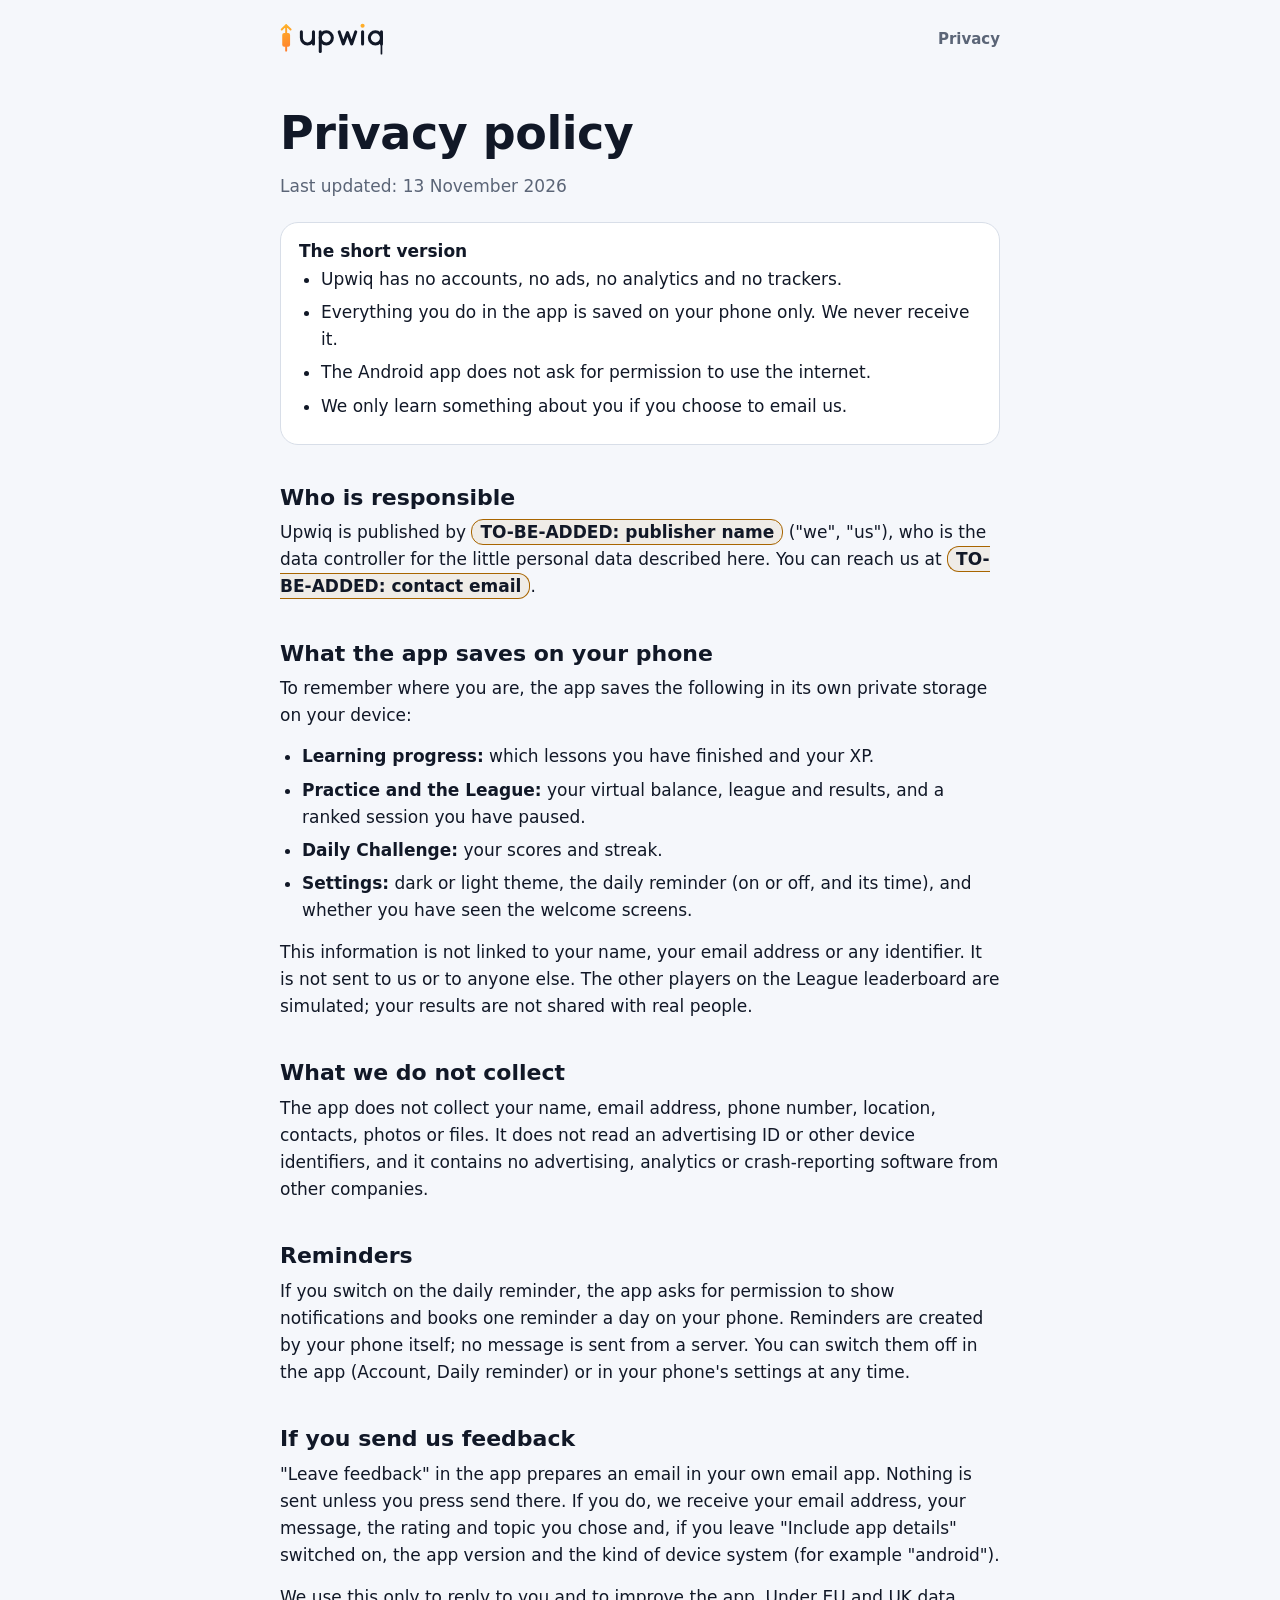
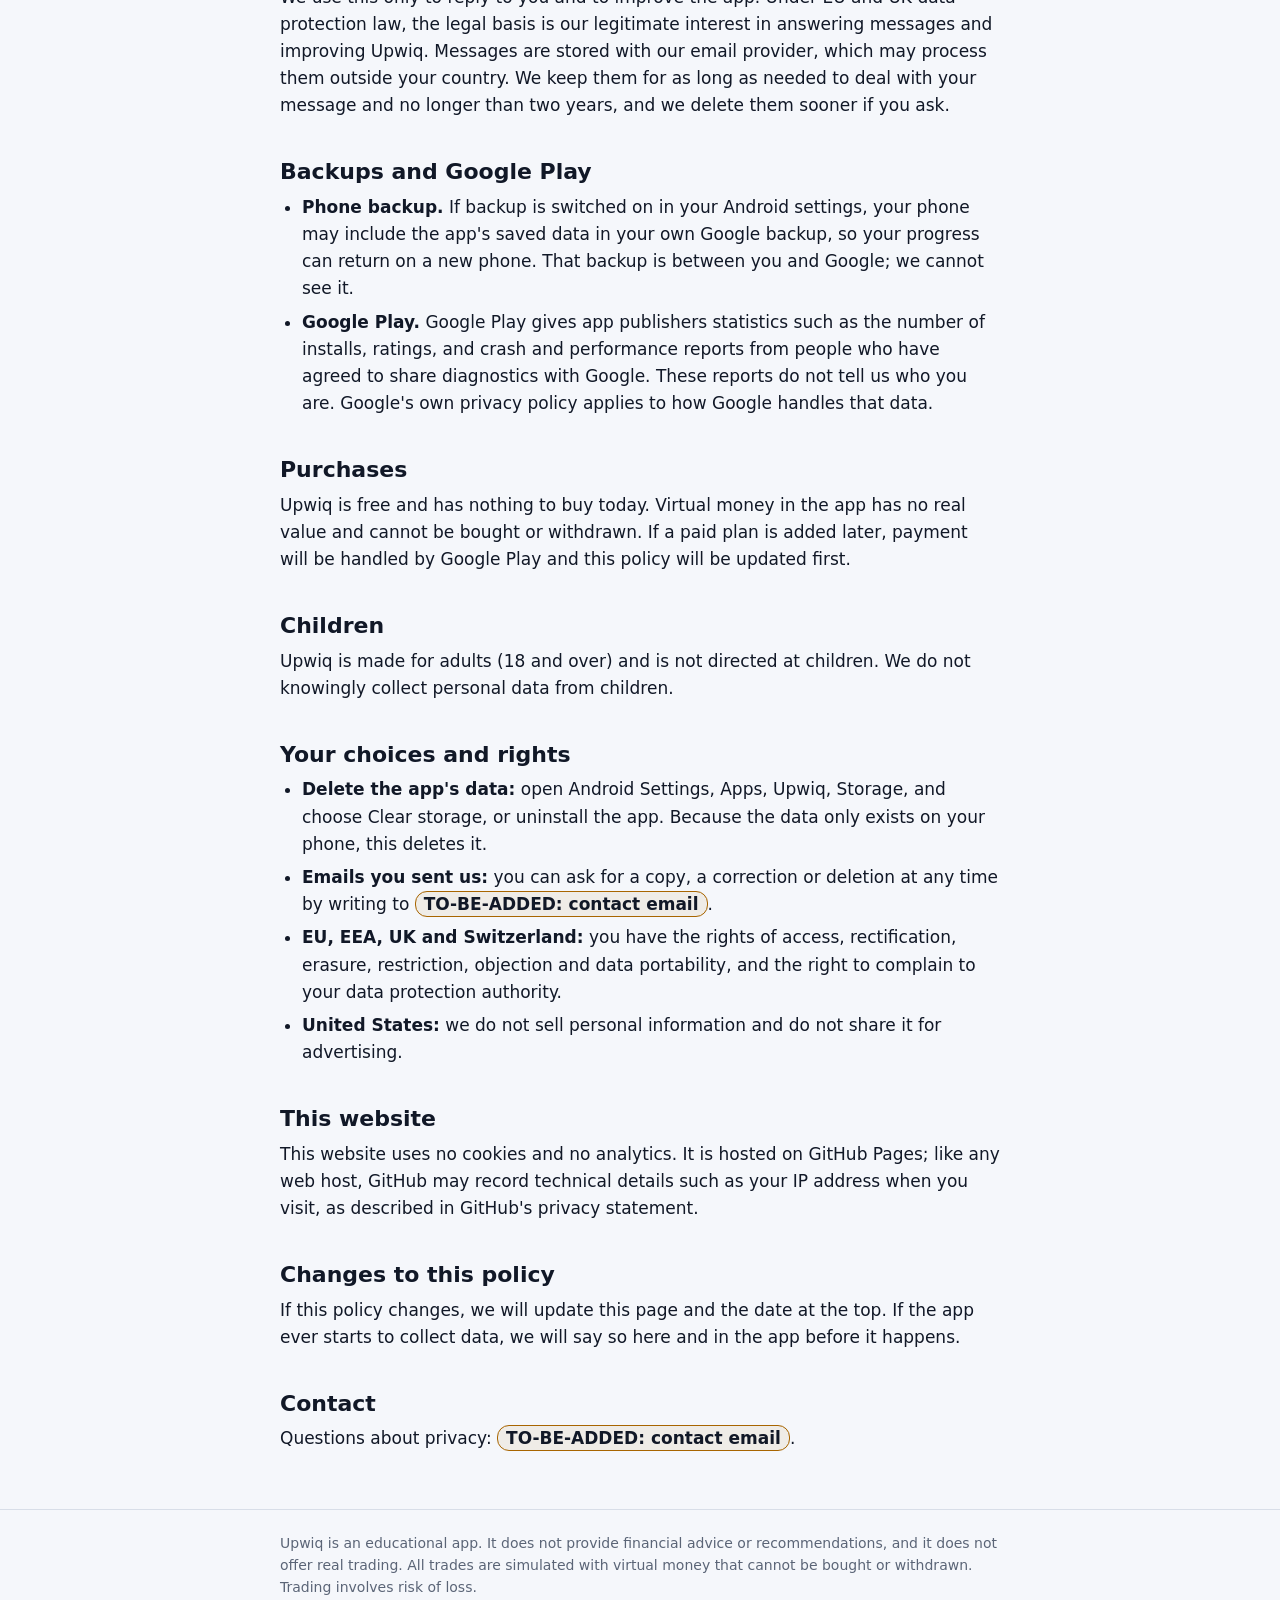
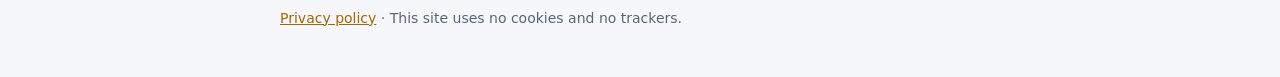
==== site/privacy/index.html @ beef8bc8 "Google Play preparation: signed bundle, privacy policy, store listing Release signing - CI gains a "" ====
<!doctype html>
<html lang="en">
<head>
<meta charset="utf-8">
<meta name="viewport" content="width=device-width, initial-scale=1">
<title>Privacy policy · Upwiq</title>
<meta name="description" content="How the Upwiq app handles your data: no account, no ads, no analytics, and everything you do stays on your phone.">
<link rel="icon" href="../favicon.svg" type="image/svg+xml">
<link rel="stylesheet" href="../style.css">
</head>
<body>
<header class="site"><div class="wrap">
  <a class="logo" href="../" aria-label="Upwiq home"><svg xmlns="http://www.w3.org/2000/svg" viewBox="0 0 272.6 90" role="img" aria-label="Upwiq"><defs><linearGradient id="g" gradientUnits="userSpaceOnUse" x1="21" y1="6" x2="43" y2="62"><stop offset="0" stop-color="#FFB627"/><stop offset="1" stop-color="#FF7A2F"/></linearGradient><linearGradient id="a" gradientUnits="userSpaceOnUse" x1="150" y1="0" x2="220" y2="86"><stop offset="0" stop-color="#FFB627"/><stop offset="1" stop-color="#FF7A2F"/></linearGradient></defs><g transform="translate(-25.30 -2.20) scale(1.3)"><path d="M23 17 L32 8 L41 17 M32 8 V24" fill="none" stroke="url(#g)" stroke-width="4" stroke-linecap="round" stroke-linejoin="round"/><rect x="24" y="24" width="16" height="28" rx="4" fill="url(#g)"/><path d="M32 52 V60" fill="none" stroke="url(#g)" stroke-width="4" stroke-linecap="round"/></g><g transform="translate(52.6 2)" fill="none" stroke="currentColor" stroke-width="8" stroke-linecap="round" stroke-linejoin="round"><path d="M4 24 V40 A16 16 0 0 0 36 40 V24 M36 24 V56"/><path d="M54 24 V76"/><circle cx="70" cy="40" r="16"/><path d="M104 24 L115 56 L126 26 L137 56 L148 24"/><path d="M166 24 V56"/><circle cx="166" cy="8" r="5.5" fill="url(#a)" stroke="none"/><circle cx="200" cy="40" r="16"/><path d="M216 24 V56"/><path d="M216 58 V82" stroke-width="4.5"/></g></svg></a>
  <nav><a href="../privacy/">Privacy</a></nav>
</div></header>
<main class="wrap">
<h1>Privacy policy</h1>
<p class="muted">Last updated: 13 November 2026</p>

<div class="box">
<h3>The short version</h3>
<ul>
  <li>Upwiq has no accounts, no ads, no analytics and no trackers.</li>
  <li>Everything you do in the app is saved on your phone only. We never receive it.</li>
  <li>The Android app does not ask for permission to use the internet.</li>
  <li>We only learn something about you if you choose to email us.</li>
</ul>
</div>

<h2>Who is responsible</h2>
<p>Upwiq is published by <span class="note">TO-BE-ADDED: publisher name</span> ("we", "us"), who is the data controller for the little personal data described here. You can reach us at <span class="note">TO-BE-ADDED: contact email</span>.</p>

<h2>What the app saves on your phone</h2>
<p>To remember where you are, the app saves the following in its own private storage on your device:</p>
<ul>
  <li><strong>Learning progress:</strong> which lessons you have finished and your XP.</li>
  <li><strong>Practice and the League:</strong> your virtual balance, league and results, and a ranked session you have paused.</li>
  <li><strong>Daily Challenge:</strong> your scores and streak.</li>
  <li><strong>Settings:</strong> dark or light theme, the daily reminder (on or off, and its time), and whether you have seen the welcome screens.</li>
</ul>
<p>This information is not linked to your name, your email address or any identifier. It is not sent to us or to anyone else. The other players on the League leaderboard are simulated; your results are not shared with real people.</p>

<h2>What we do not collect</h2>
<p>The app does not collect your name, email address, phone number, location, contacts, photos or files. It does not read an advertising ID or other device identifiers, and it contains no advertising, analytics or crash-reporting software from other companies.</p>

<h2>Reminders</h2>
<p>If you switch on the daily reminder, the app asks for permission to show notifications and books one reminder a day on your phone. Reminders are created by your phone itself; no message is sent from a server. You can switch them off in the app (Account, Daily reminder) or in your phone's settings at any time.</p>

<h2>If you send us feedback</h2>
<p>"Leave feedback" in the app prepares an email in your own email app. Nothing is sent unless you press send there. If you do, we receive your email address, your message, the rating and topic you chose and, if you leave "Include app details" switched on, the app version and the kind of device system (for example "android").</p>
<p>We use this only to reply to you and to improve the app. Under EU and UK data protection law, the legal basis is our legitimate interest in answering messages and improving Upwiq. Messages are stored with our email provider, which may process them outside your country. We keep them for as long as needed to deal with your message and no longer than two years, and we delete them sooner if you ask.</p>

<h2>Backups and Google Play</h2>
<ul>
  <li><strong>Phone backup.</strong> If backup is switched on in your Android settings, your phone may include the app's saved data in your own Google backup, so your progress can return on a new phone. That backup is between you and Google; we cannot see it.</li>
  <li><strong>Google Play.</strong> Google Play gives app publishers statistics such as the number of installs, ratings, and crash and performance reports from people who have agreed to share diagnostics with Google. These reports do not tell us who you are. Google's own privacy policy applies to how Google handles that data.</li>
</ul>

<h2>Purchases</h2>
<p>Upwiq is free and has nothing to buy today. Virtual money in the app has no real value and cannot be bought or withdrawn. If a paid plan is added later, payment will be handled by Google Play and this policy will be updated first.</p>

<h2>Children</h2>
<p>Upwiq is made for adults (18 and over) and is not directed at children. We do not knowingly collect personal data from children.</p>

<h2>Your choices and rights</h2>
<ul>
  <li><strong>Delete the app's data:</strong> open Android Settings, Apps, Upwiq, Storage, and choose Clear storage, or uninstall the app. Because the data only exists on your phone, this deletes it.</li>
  <li><strong>Emails you sent us:</strong> you can ask for a copy, a correction or deletion at any time by writing to <span class="note">TO-BE-ADDED: contact email</span>.</li>
  <li><strong>EU, EEA, UK and Switzerland:</strong> you have the rights of access, rectification, erasure, restriction, objection and data portability, and the right to complain to your data protection authority.</li>
  <li><strong>United States:</strong> we do not sell personal information and do not share it for advertising.</li>
</ul>

<h2>This website</h2>
<p>This website uses no cookies and no analytics. It is hosted on GitHub Pages; like any web host, GitHub may record technical details such as your IP address when you visit, as described in GitHub's privacy statement.</p>

<h2>Changes to this policy</h2>
<p>If this policy changes, we will update this page and the date at the top. If the app ever starts to collect data, we will say so here and in the app before it happens.</p>

<h2>Contact</h2>
<p>Questions about privacy: <span class="note">TO-BE-ADDED: contact email</span>.</p>

</main>
<footer class="site"><div class="wrap">
  <p>Upwiq is an educational app. It does not provide financial advice or recommendations, and it does not offer real trading. All trades are simulated with virtual money that cannot be bought or withdrawn. Trading involves risk of loss.</p>
  <p><a href="../privacy/">Privacy policy</a> · This site uses no cookies and no trackers.</p>
</div></footer>
</body>
</html>
---- site/style.css ----
/* Upwiq website: plain static pages, no scripts, no cookies, no trackers.
   Colours follow the app's two themes (lib/theme/app_colors.dart). */
@font-face {
  font-family: "Poppins";
  font-weight: 600;
  font-display: swap;
  src: url("fonts/Poppins_600SemiBold.ttf") format("truetype");
}
@font-face {
  font-family: "Inter";
  font-weight: 400;
  font-display: swap;
  src: url("fonts/Inter_400Regular.ttf") format("truetype");
}
@font-face {
  font-family: "Inter";
  font-weight: 600;
  font-display: swap;
  src: url("fonts/Inter_600SemiBold.ttf") format("truetype");
}

:root {
  color-scheme: dark light;
  --bg: #0b0f15;
  --surface: #131922;
  --outline: #283343;
  --text: #eaeef3;
  --muted: #8a96a8;
  --gold: #ffb627;
  --letters: #eaeef3;
  --note-bg: rgba(255, 182, 39, 0.1);
  --grad: linear-gradient(135deg, #ffb627, #ff7a2f);
}
@media (prefers-color-scheme: light) {
  :root {
    --bg: #f5f7fb;
    --surface: #ffffff;
    --outline: #d8dee8;
    --text: #111827;
    --muted: #5b6577;
    --gold: #a86500;
    --letters: #111827;
    --note-bg: rgba(168, 101, 0, 0.08);
  }
}

* { box-sizing: border-box; }
html { -webkit-text-size-adjust: 100%; }
body {
  margin: 0;
  background: var(--bg);
  color: var(--text);
  font: 400 17px/1.6 "Inter", system-ui, -apple-system, "Segoe UI", Roboto, sans-serif;
}
.wrap { max-width: 760px; margin: 0 auto; padding: 0 20px; }

header.site { padding: 22px 0; }
header.site .wrap { display: flex; align-items: center; justify-content: space-between; gap: 16px; }
.logo { display: inline-flex; color: var(--letters); }
.logo svg { height: 34px; width: auto; display: block; }
nav a { color: var(--muted); text-decoration: none; font-weight: 600; font-size: 15px; }
nav a:hover, nav a:focus-visible { color: var(--gold); }

h1, h2, h3 { font-family: "Poppins", "Inter", system-ui, sans-serif; font-weight: 600; line-height: 1.2; }
h1 { font-size: clamp(32px, 7vw, 46px); margin: 28px 0 12px; letter-spacing: -0.01em; }
h1 em { font-style: normal; background: var(--grad); -webkit-background-clip: text; background-clip: text; color: transparent; }
h2 { font-size: 22px; margin: 40px 0 8px; }
h3 { font-size: 17px; margin: 0 0 4px; }
p, ul { margin: 0 0 14px; }
ul { padding-left: 22px; }
li { margin-bottom: 6px; }
a { color: var(--gold); }
.lead { font-size: 19px; color: var(--muted); max-width: 34em; }
.muted { color: var(--muted); }
.small { font-size: 14px; }

.pill {
  display: inline-block; margin: 18px 0 8px; padding: 10px 18px; border-radius: 999px;
  background: var(--grad); color: #1b1203; font-weight: 600; font-size: 15px;
}
.cards { display: grid; gap: 14px; grid-template-columns: repeat(auto-fit, minmax(210px, 1fr)); margin: 30px 0 8px; padding: 0; list-style: none; }
.cards li, .box {
  background: var(--surface); border: 1px solid var(--outline); border-radius: 18px; padding: 18px; margin: 0;
}
.cards p { margin: 0; color: var(--muted); font-size: 15px; line-height: 1.5; }
.box { margin: 22px 0; }
.box ul { margin-bottom: 0; }
.note { background: var(--note-bg); border: 1px solid var(--gold); border-radius: 12px; padding: 2px 8px; font-weight: 600; }

footer.site { margin-top: 56px; border-top: 1px solid var(--outline); padding: 22px 0 40px; color: var(--muted); font-size: 14px; }
footer.site p { margin-bottom: 8px; }
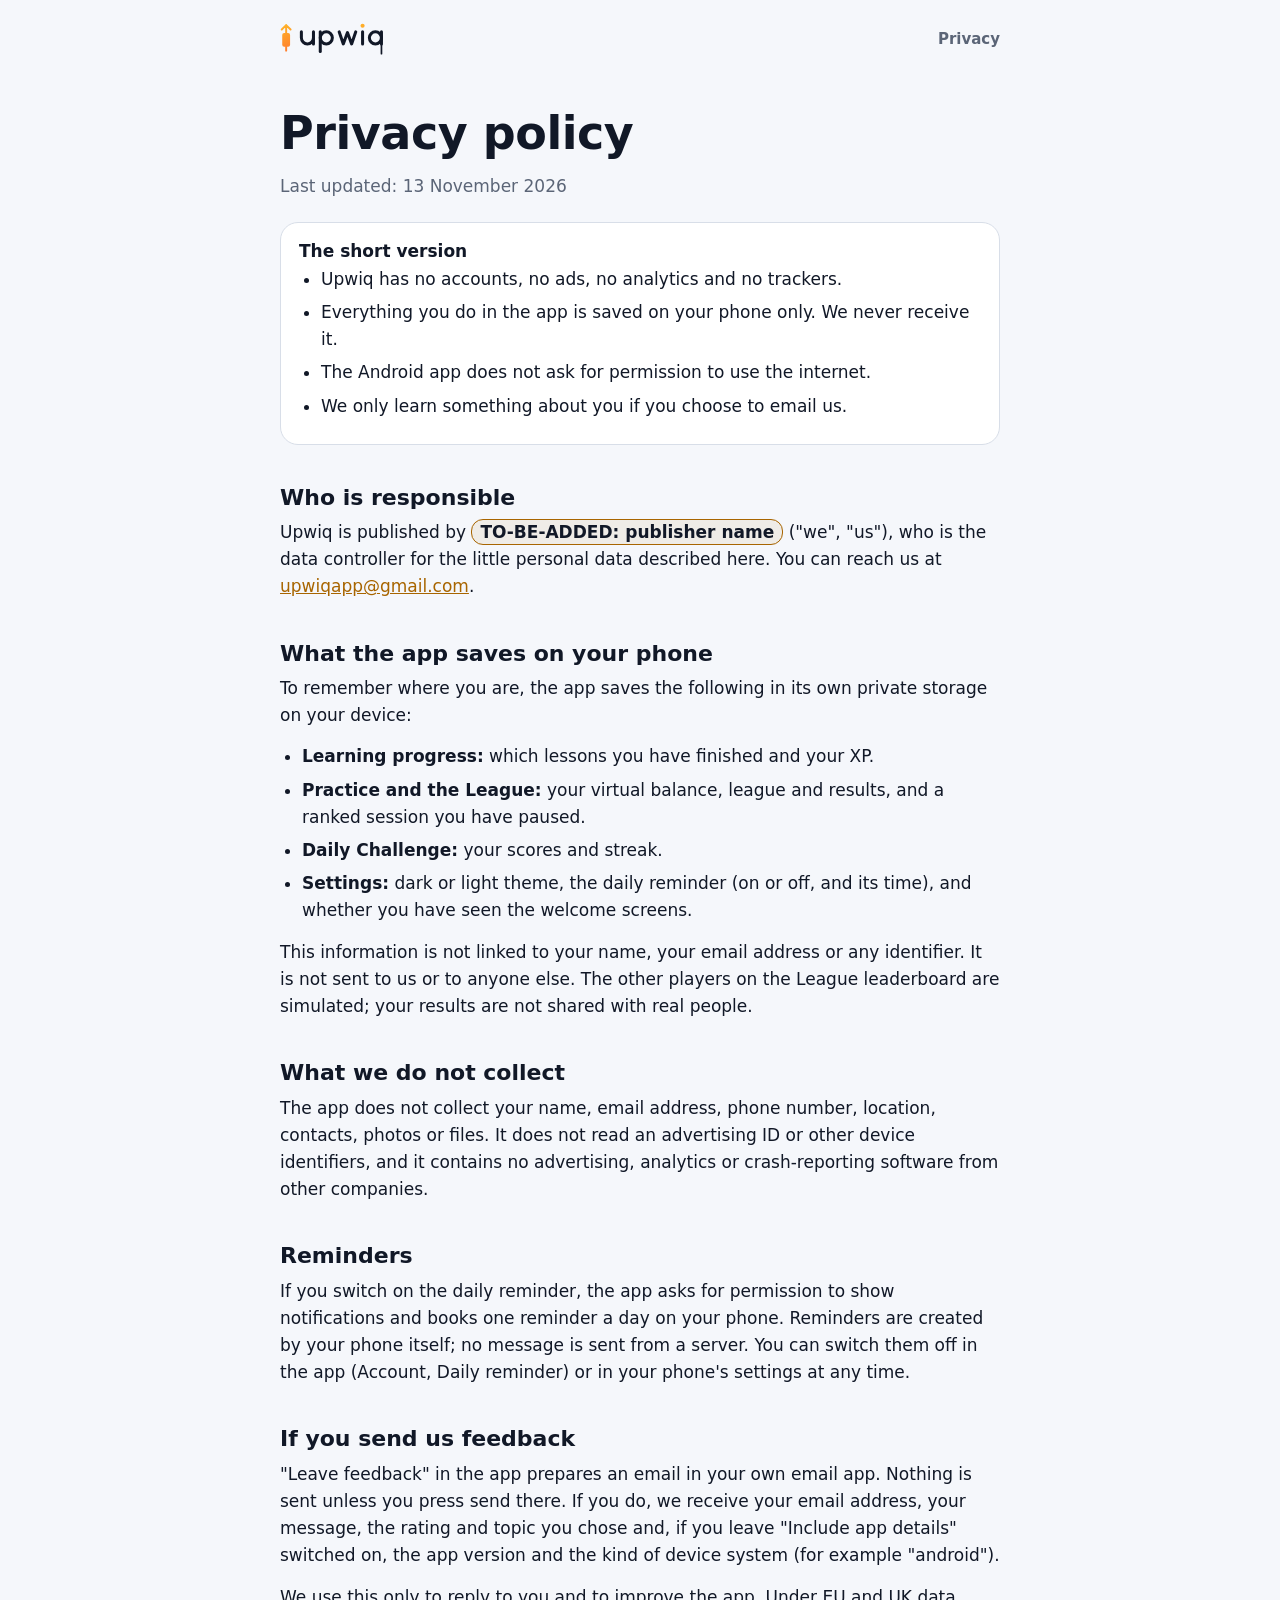
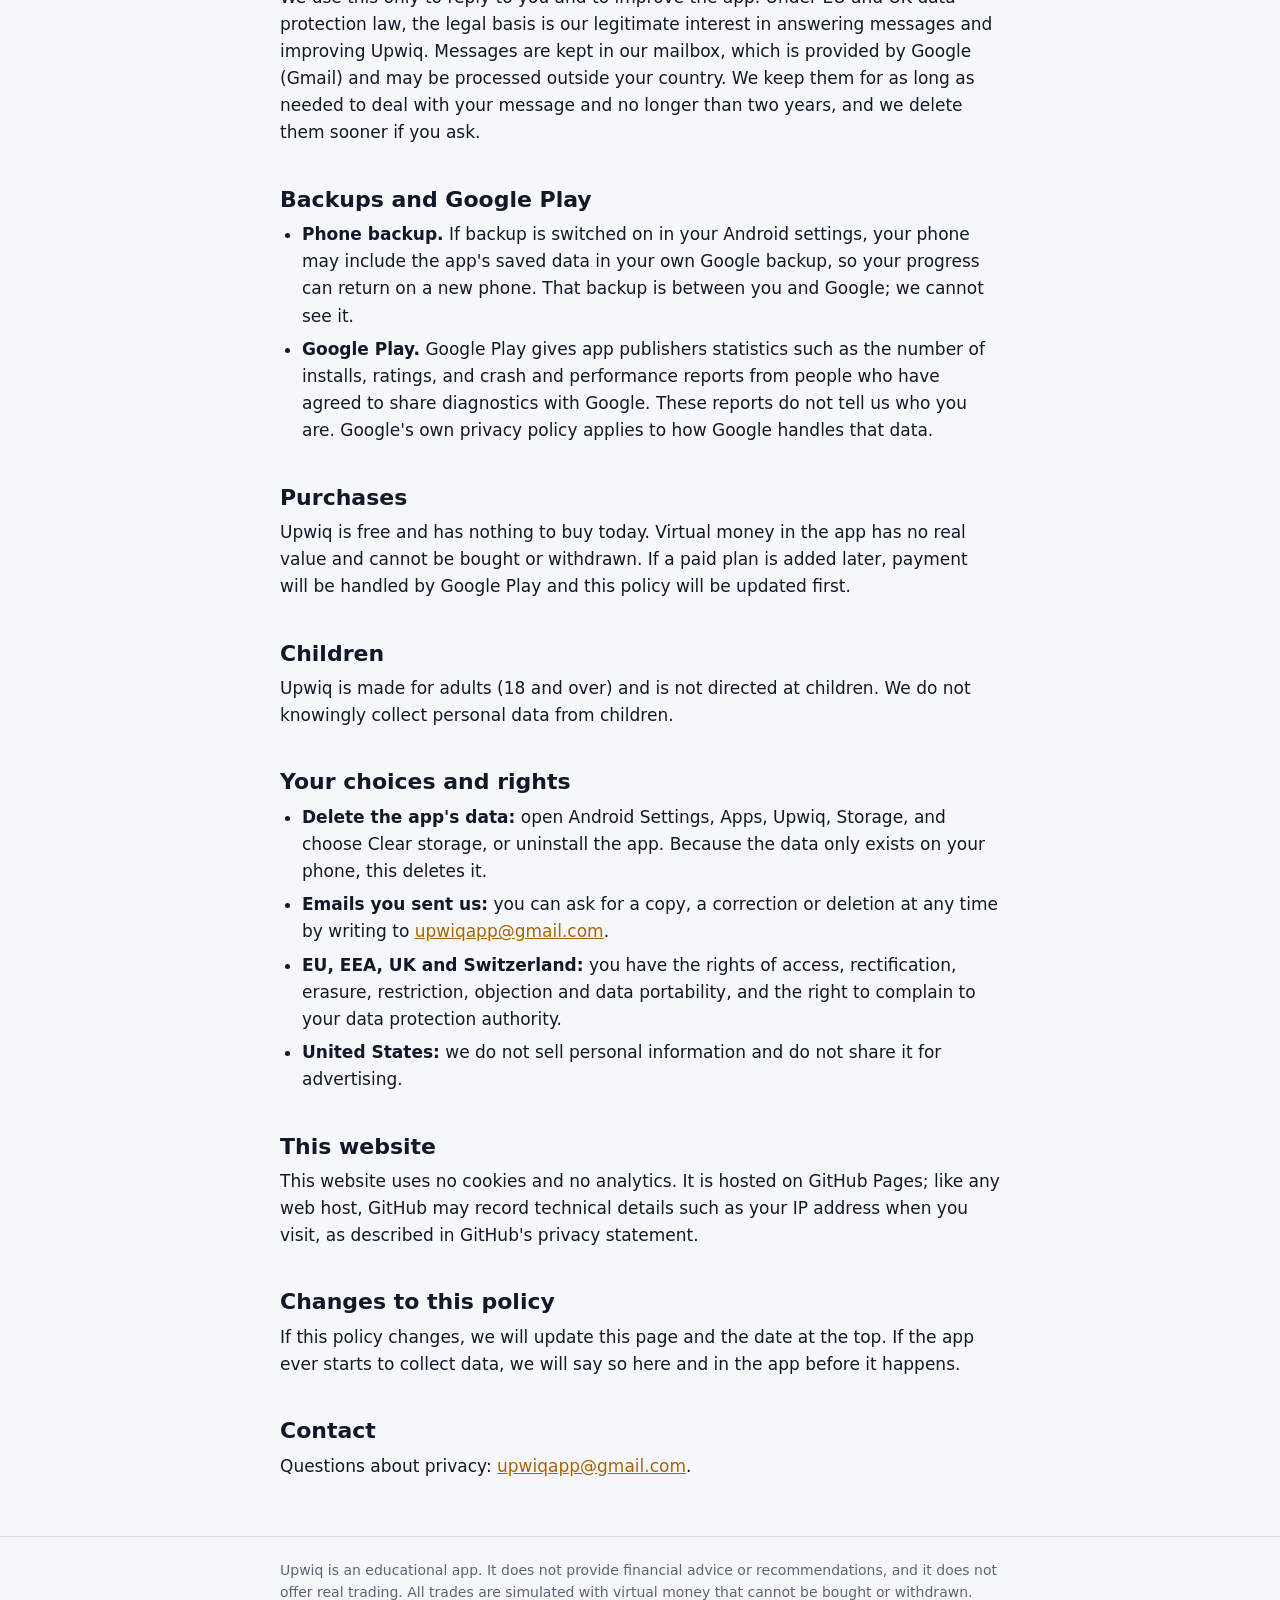
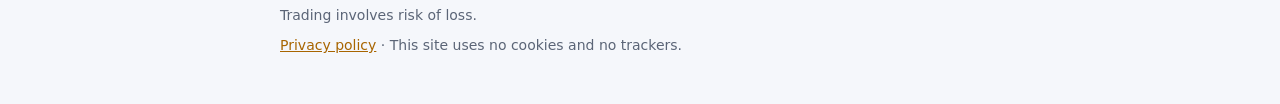
==== commit 7115a3c3: "Contact address: upwiqapp@gmail.com The app's public contact address replaces the placeholder everyw" ====
--- a/site/privacy/index.html
+++ b/site/privacy/index.html
@@ -28,7 +28,7 @@
 </div>
 
 <h2>Who is responsible</h2>
-<p>Upwiq is published by <span class="note">TO-BE-ADDED: publisher name</span> ("we", "us"), who is the data controller for the little personal data described here. You can reach us at <span class="note">TO-BE-ADDED: contact email</span>.</p>
+<p>Upwiq is published by <span class="note">TO-BE-ADDED: publisher name</span> ("we", "us"), who is the data controller for the little personal data described here. You can reach us at <a href="mailto:upwiqapp@gmail.com">upwiqapp@gmail.com</a>.</p>
 
 <h2>What the app saves on your phone</h2>
 <p>To remember where you are, the app saves the following in its own private storage on your device:</p>
@@ -48,7 +48,7 @@
 
 <h2>If you send us feedback</h2>
 <p>"Leave feedback" in the app prepares an email in your own email app. Nothing is sent unless you press send there. If you do, we receive your email address, your message, the rating and topic you chose and, if you leave "Include app details" switched on, the app version and the kind of device system (for example "android").</p>
-<p>We use this only to reply to you and to improve the app. Under EU and UK data protection law, the legal basis is our legitimate interest in answering messages and improving Upwiq. Messages are stored with our email provider, which may process them outside your country. We keep them for as long as needed to deal with your message and no longer than two years, and we delete them sooner if you ask.</p>
+<p>We use this only to reply to you and to improve the app. Under EU and UK data protection law, the legal basis is our legitimate interest in answering messages and improving Upwiq. Messages are kept in our mailbox, which is provided by Google (Gmail) and may be processed outside your country. We keep them for as long as needed to deal with your message and no longer than two years, and we delete them sooner if you ask.</p>
 
 <h2>Backups and Google Play</h2>
 <ul>
@@ -65,7 +65,7 @@
 <h2>Your choices and rights</h2>
 <ul>
   <li><strong>Delete the app's data:</strong> open Android Settings, Apps, Upwiq, Storage, and choose Clear storage, or uninstall the app. Because the data only exists on your phone, this deletes it.</li>
-  <li><strong>Emails you sent us:</strong> you can ask for a copy, a correction or deletion at any time by writing to <span class="note">TO-BE-ADDED: contact email</span>.</li>
+  <li><strong>Emails you sent us:</strong> you can ask for a copy, a correction or deletion at any time by writing to <a href="mailto:upwiqapp@gmail.com">upwiqapp@gmail.com</a>.</li>
   <li><strong>EU, EEA, UK and Switzerland:</strong> you have the rights of access, rectification, erasure, restriction, objection and data portability, and the right to complain to your data protection authority.</li>
   <li><strong>United States:</strong> we do not sell personal information and do not share it for advertising.</li>
 </ul>
@@ -77,7 +77,7 @@
 <p>If this policy changes, we will update this page and the date at the top. If the app ever starts to collect data, we will say so here and in the app before it happens.</p>
 
 <h2>Contact</h2>
-<p>Questions about privacy: <span class="note">TO-BE-ADDED: contact email</span>.</p>
+<p>Questions about privacy: <a href="mailto:upwiqapp@gmail.com">upwiqapp@gmail.com</a>.</p>
 
 </main>
 <footer class="site"><div class="wrap">
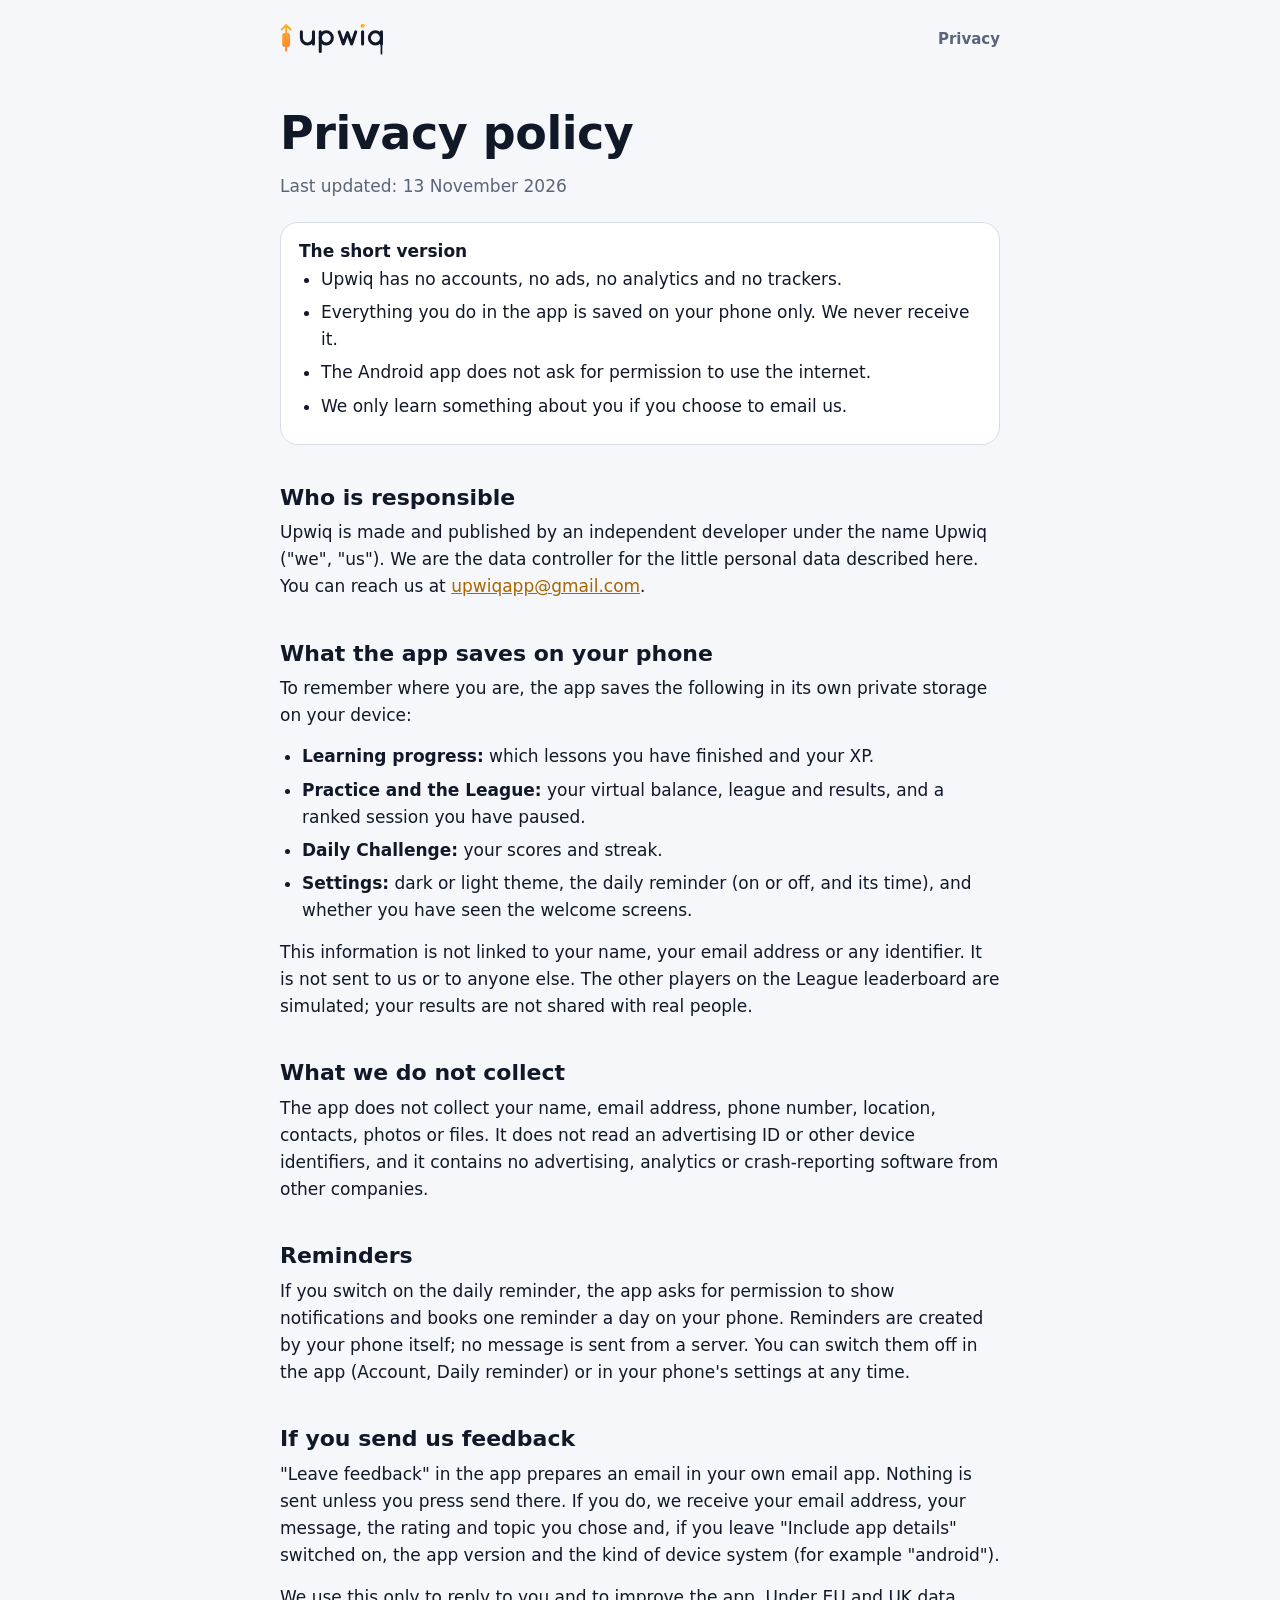
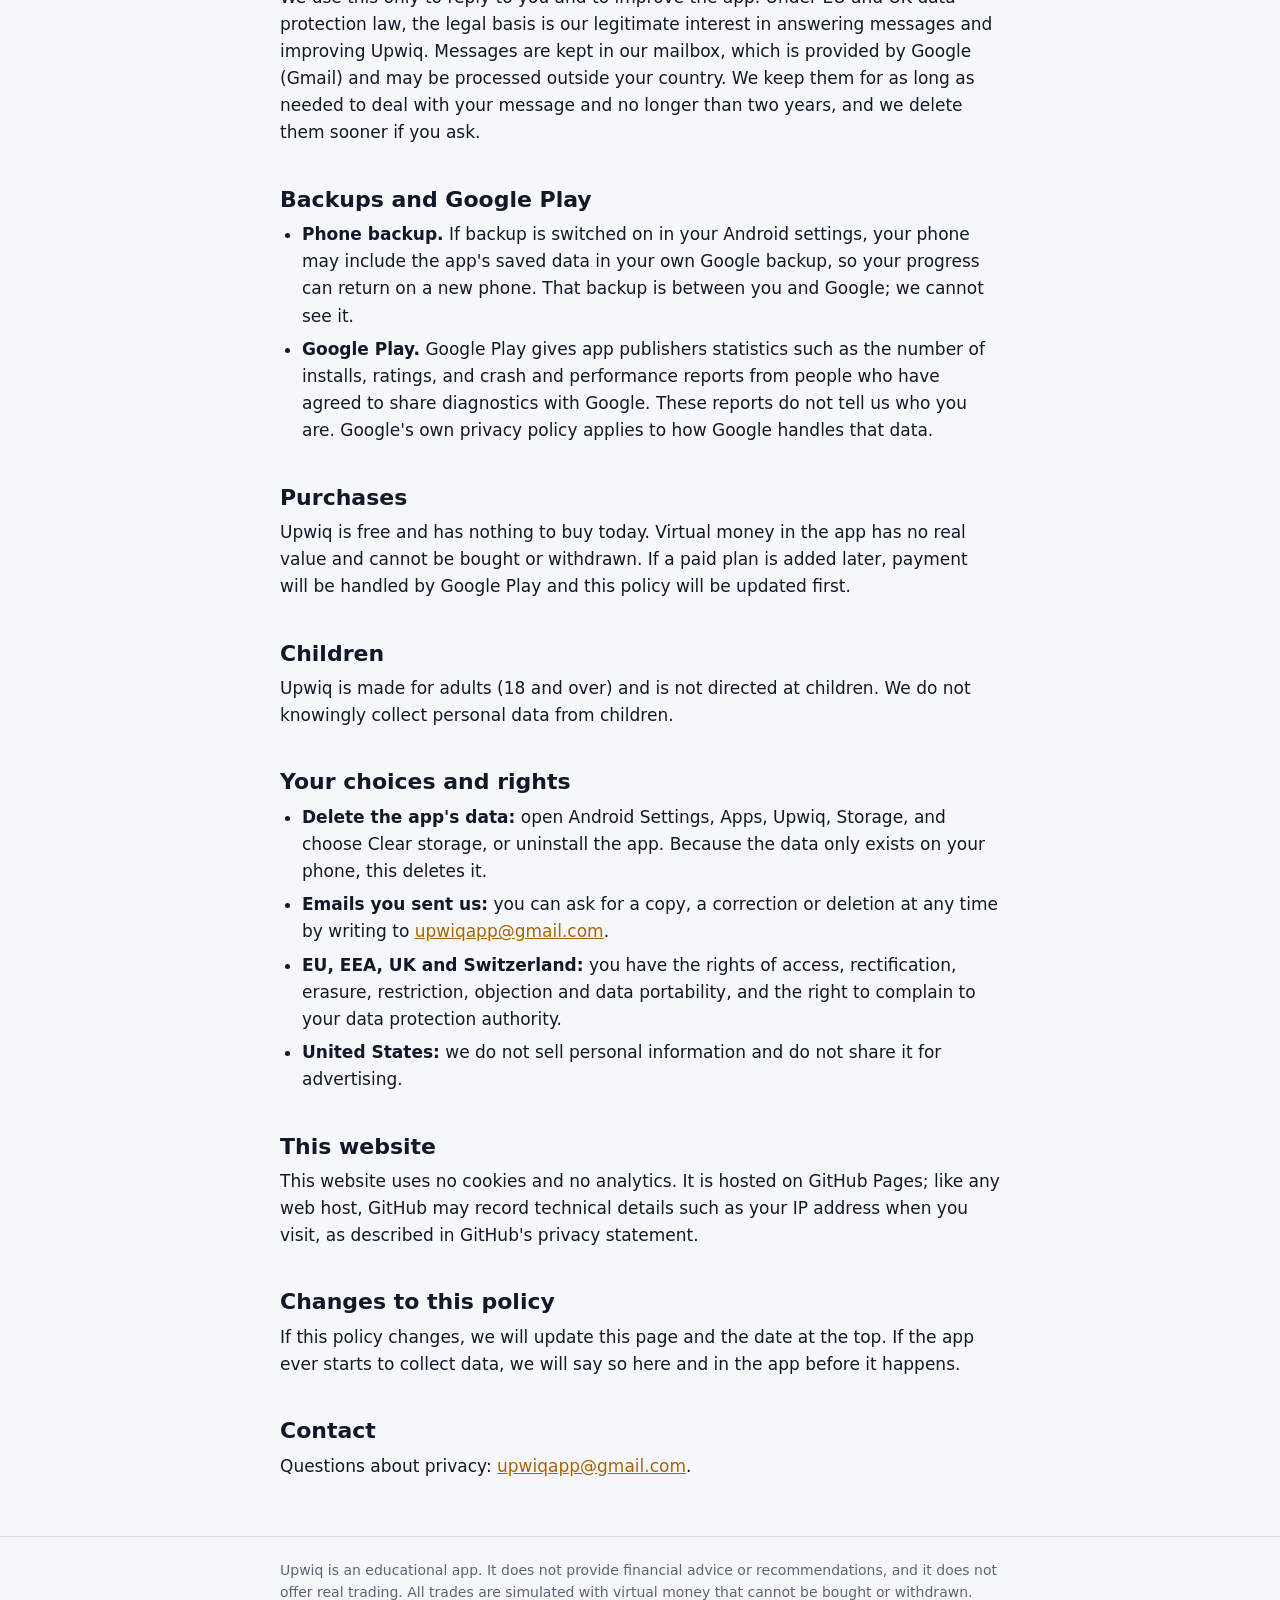
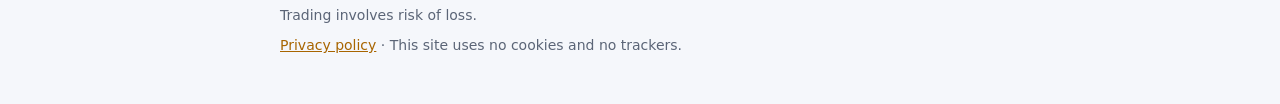
==== commit 64bd81c0: "Privacy policy: published under the name Upwiq The owner does not want a personal name published and" ====
--- a/site/privacy/index.html
+++ b/site/privacy/index.html
@@ -28,7 +28,7 @@
 </div>
 
 <h2>Who is responsible</h2>
-<p>Upwiq is published by <span class="note">TO-BE-ADDED: publisher name</span> ("we", "us"), who is the data controller for the little personal data described here. You can reach us at <a href="mailto:upwiqapp@gmail.com">upwiqapp@gmail.com</a>.</p>
+<p>Upwiq is made and published by an independent developer under the name Upwiq ("we", "us"). We are the data controller for the little personal data described here. You can reach us at <a href="mailto:upwiqapp@gmail.com">upwiqapp@gmail.com</a>.</p>
 
 <h2>What the app saves on your phone</h2>
 <p>To remember where you are, the app saves the following in its own private storage on your device:</p>
